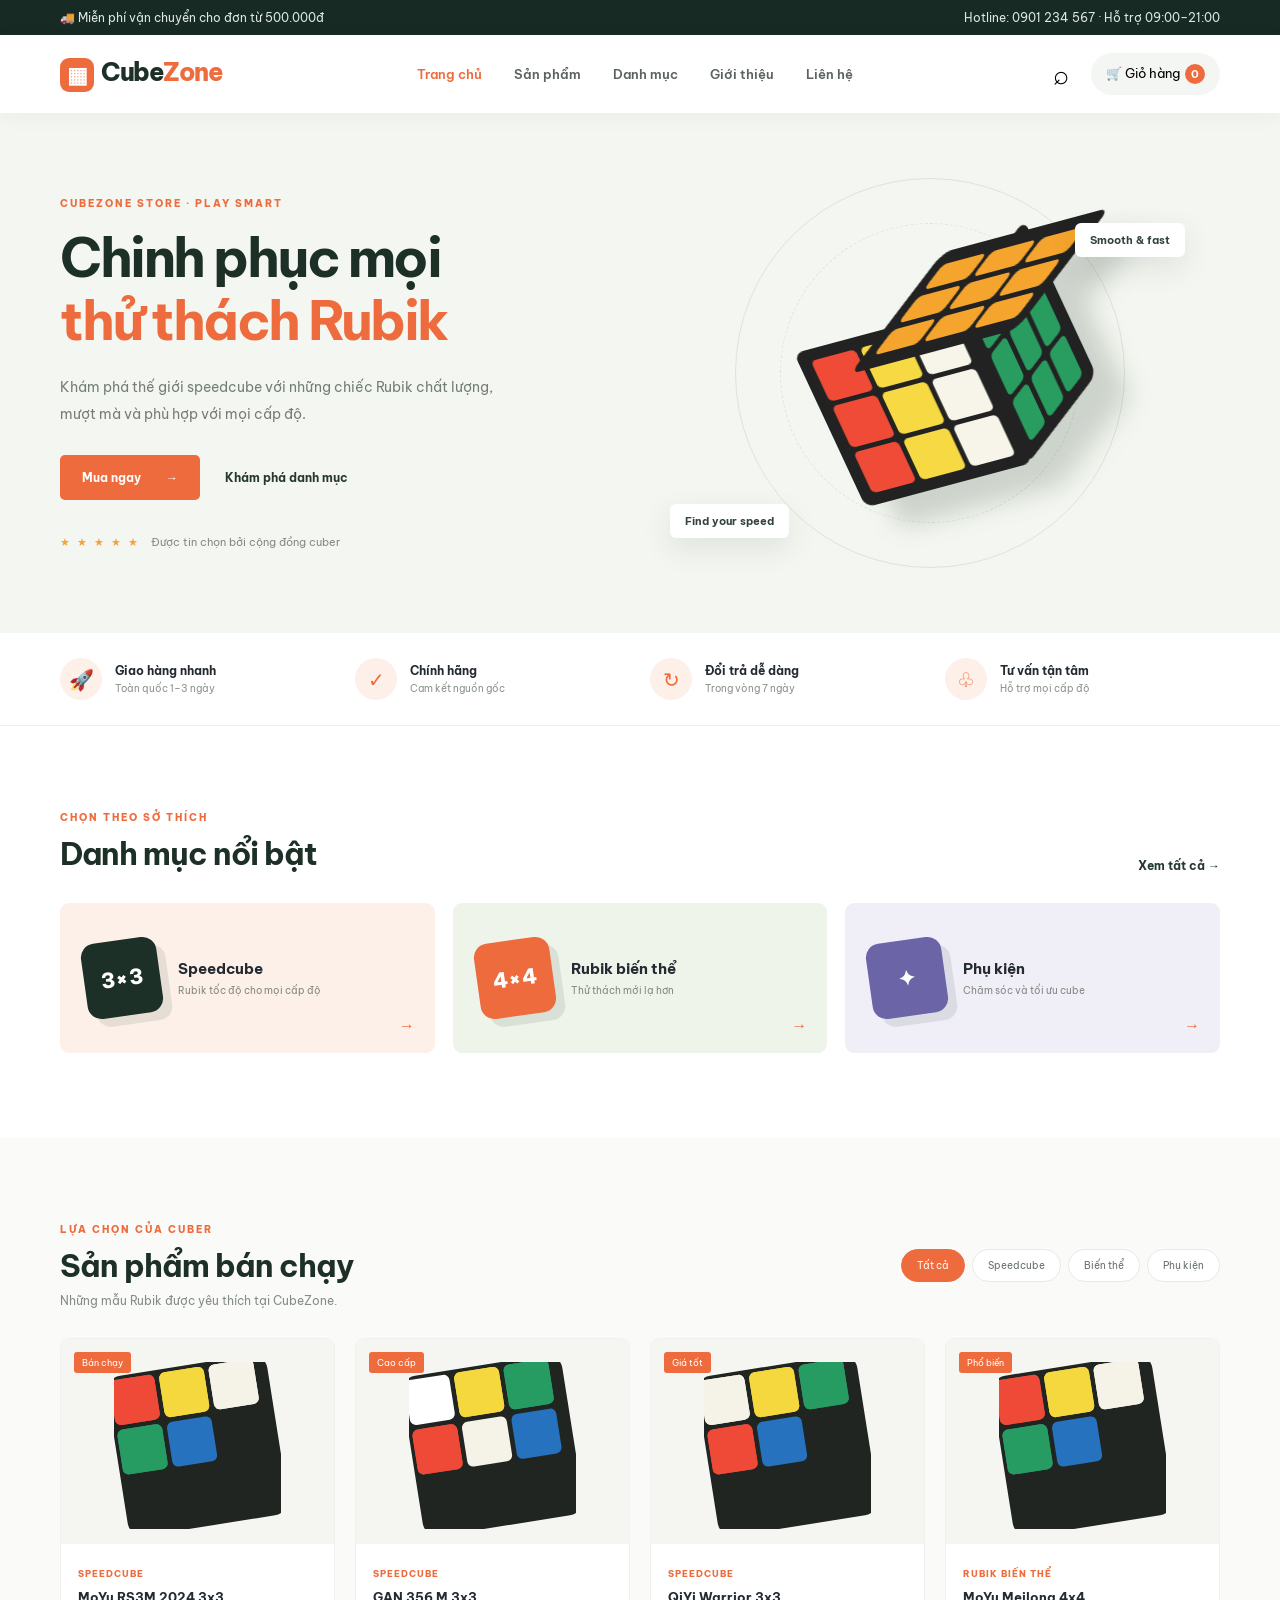
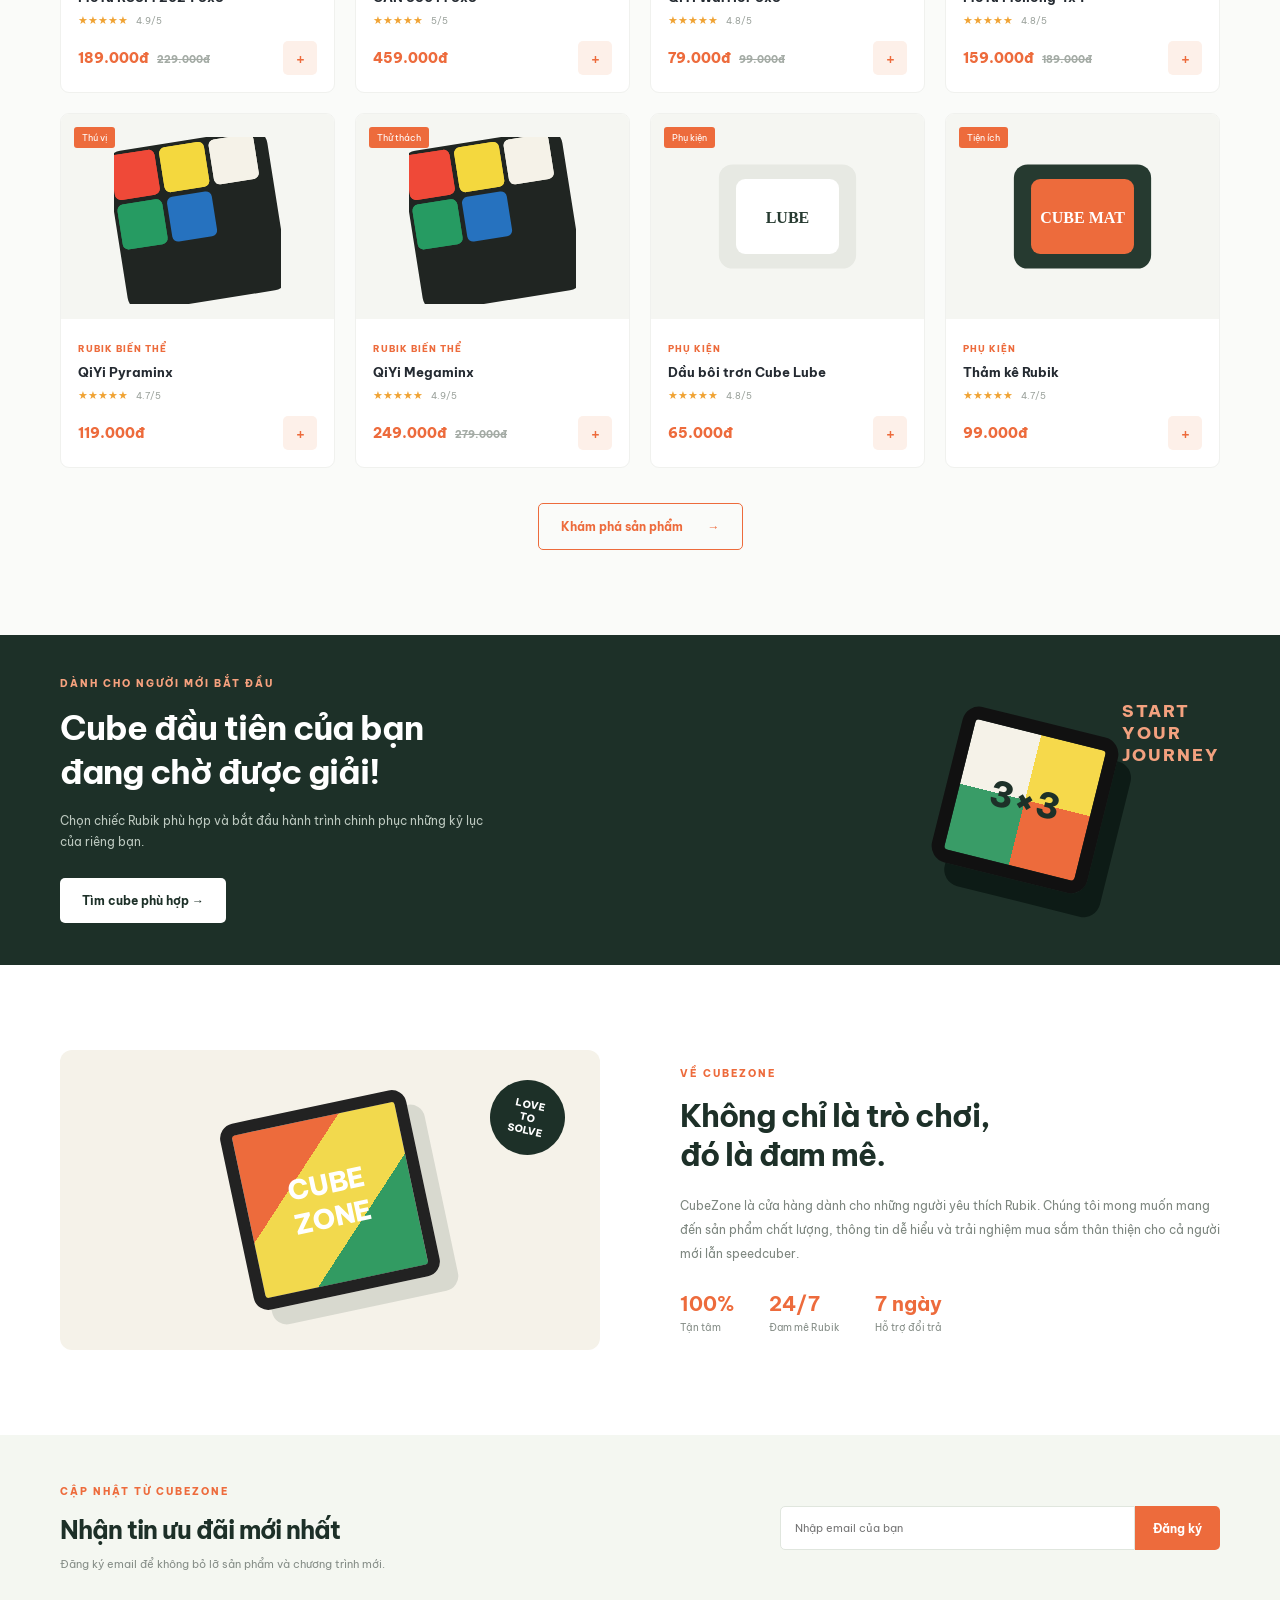
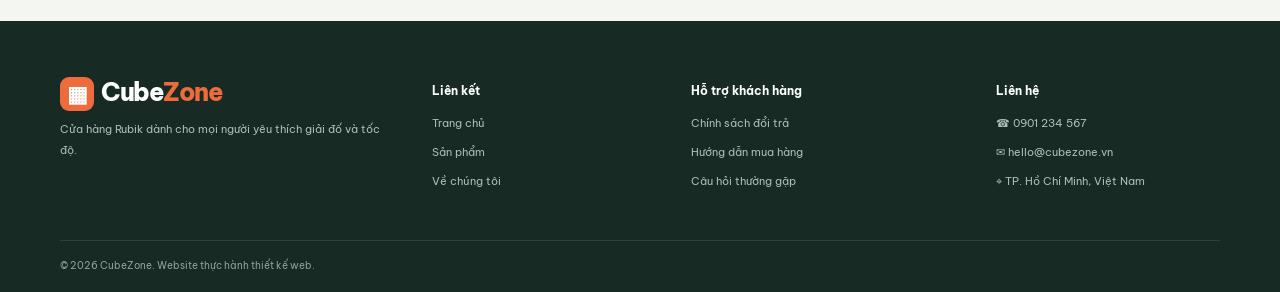
==== NguyenHoangNhat_6651071049_LAB1/index.html @ 3d710f1c "ver 1.0" ====
<!DOCTYPE html>
<html lang="vi">
<head>
  <meta charset="UTF-8">
  <meta name="viewport" content="width=device-width, initial-scale=1.0">
  <title>CubeZone - Thế giới Rubik</title>
  <meta name="description" content="Cửa hàng Rubik, speedcube và phụ kiện dành cho người yêu giải đố.">
  <link rel="stylesheet" href="css/style.css">
  <link rel="preconnect" href="https://fonts.googleapis.com">
  <link rel="preconnect" href="https://fonts.gstatic.com" crossorigin>
  <link href="https://fonts.googleapis.com/css2?family=Be+Vietnam+Pro:wght@400;500;600;700;800&display=swap" rel="stylesheet">
</head>
<body>
  <div class="topbar"><div class="container topbar-inner"><span>🚚 Miễn phí vận chuyển cho đơn từ 500.000đ</span><span>Hotline: 0901 234 567 · Hỗ trợ 09:00–21:00</span></div></div>
  <header class="header">
    <div class="container nav">
      <a class="logo" href="#"><span class="logo-cube">▦</span>Cube<span>Zone</span></a>
      <button class="menu-toggle" id="menuToggle" aria-label="Mở menu">☰</button>
      <nav id="mainNav"><a href="#home" class="active">Trang chủ</a><a href="#products">Sản phẩm</a><a href="#categories">Danh mục</a><a href="#about">Giới thiệu</a><a href="#contact">Liên hệ</a></nav>
      <div class="nav-actions"><button class="icon-btn" id="searchToggle" aria-label="Tìm kiếm">⌕</button><button class="cart-btn" id="cartOpen">🛒 <span>Giỏ hàng</span><b id="cartCount">0</b></button></div>
    </div>
    <div class="container search-panel" id="searchPanel"><input id="searchInput" type="search" placeholder="Tìm Rubik, phụ kiện..."><button id="searchBtn">Tìm kiếm</button></div>
  </header>

  <main>
    <section class="hero" id="home">
      <div class="container hero-grid">
        <div class="hero-copy"><p class="eyebrow">CUBEZONE STORE · PLAY SMART</p><h1>Chinh phục mọi<br><em>thử thách Rubik</em></h1><p class="hero-desc">Khám phá thế giới speedcube với những chiếc Rubik chất lượng, mượt mà và phù hợp với mọi cấp độ.</p><div class="hero-actions"><a class="btn primary" href="#products">Mua ngay <span>→</span></a><a class="text-link" href="#categories">Khám phá danh mục</a></div><div class="hero-note"><span>★ ★ ★ ★ ★</span> Được tin chọn bởi cộng đồng cuber</div></div>
        <div class="hero-art"><div class="orbit orbit-one"></div><div class="orbit orbit-two"></div><div class="hero-cube"><div class="cube-face front"><i></i><i></i><i></i><i></i><i></i><i></i><i></i><i></i><i></i></div><div class="cube-face side"><i></i><i></i><i></i><i></i><i></i><i></i><i></i><i></i><i></i></div><div class="cube-face top"><i></i><i></i><i></i><i></i><i></i><i></i><i></i><i></i><i></i></div></div><div class="floating-tag tag-top">Smooth & fast</div><div class="floating-tag tag-bottom">Find your speed</div></div>
      </div>
    </section>

    <section class="benefits"><div class="container benefit-grid"><div><span>🚀</span><p><b>Giao hàng nhanh</b><small>Toàn quốc 1–3 ngày</small></p></div><div><span>✓</span><p><b>Chính hãng</b><small>Cam kết nguồn gốc</small></p></div><div><span>↻</span><p><b>Đổi trả dễ dàng</b><small>Trong vòng 7 ngày</small></p></div><div><span>♧</span><p><b>Tư vấn tận tâm</b><small>Hỗ trợ mọi cấp độ</small></p></div></div></section>

    <section class="section container" id="categories"><div class="section-heading"><div><p class="eyebrow">CHỌN THEO SỞ THÍCH</p><h2>Danh mục nổi bật</h2></div><a class="text-link" href="#products">Xem tất cả →</a></div>
      <div class="category-grid">
        <a class="category-card cat-speed" href="#products" data-category="speed"><div class="cat-cube">3×3</div><div><h3>Speedcube</h3><p>Rubik tốc độ cho mọi cấp độ</p></div><b>→</b></a>
        <a class="category-card cat-special" href="#products" data-category="special"><div class="cat-cube">4×4</div><div><h3>Rubik biến thể</h3><p>Thử thách mới lạ hơn</p></div><b>→</b></a>
        <a class="category-card cat-accessory" href="#products" data-category="accessory"><div class="cat-cube">✦</div><div><h3>Phụ kiện</h3><p>Chăm sóc và tối ưu cube</p></div><b>→</b></a>
      </div>
    </section>

    <section class="section products-section" id="products"><div class="container"><div class="section-heading"><div><p class="eyebrow">LỰA CHỌN CỦA CUBER</p><h2>Sản phẩm bán chạy</h2><p class="section-sub">Những mẫu Rubik được yêu thích tại CubeZone.</p></div><div class="filter-tabs"><button class="filter active" data-filter="all">Tất cả</button><button class="filter" data-filter="speed">Speedcube</button><button class="filter" data-filter="special">Biến thể</button><button class="filter" data-filter="accessory">Phụ kiện</button></div></div>
      <div class="product-grid" id="productGrid"></div>
      <div class="center"><button class="btn outline" id="showAll">Khám phá sản phẩm <span>→</span></button></div>
    </div></section>

    <section class="promo"><div class="container promo-inner"><div><p class="eyebrow">DÀNH CHO NGƯỜI MỚI BẮT ĐẦU</p><h2>Cube đầu tiên của bạn<br>đang chờ được giải!</h2><p>Chọn chiếc Rubik phù hợp và bắt đầu hành trình chinh phục những kỷ lục của riêng bạn.</p><a class="btn light" href="#products">Tìm cube phù hợp →</a></div><div class="promo-shapes"><div class="promo-cube">3×3</div><span>START<br>YOUR<br>JOURNEY</span></div></div></section>

    <section class="section container" id="about"><div class="about-grid"><div class="about-visual"><div class="about-big-cube">CUBE<br>ZONE</div><span class="about-sticker">LOVE<br>TO<br>SOLVE</span></div><div><p class="eyebrow">VỀ CUBEZONE</p><h2>Không chỉ là trò chơi,<br>đó là đam mê.</h2><p class="about-text">CubeZone là cửa hàng dành cho những người yêu thích Rubik. Chúng tôi mong muốn mang đến sản phẩm chất lượng, thông tin dễ hiểu và trải nghiệm mua sắm thân thiện cho cả người mới lẫn speedcuber.</p><div class="stats"><div><b>100%</b><small>Tận tâm</small></div><div><b>24/7</b><small>Đam mê Rubik</small></div><div><b>7 ngày</b><small>Hỗ trợ đổi trả</small></div></div></div></div></section>

    <section class="newsletter"><div class="container newsletter-inner"><div><p class="eyebrow">CẬP NHẬT TỪ CUBEZONE</p><h2>Nhận tin ưu đãi mới nhất</h2><p>Đăng ký email để không bỏ lỡ sản phẩm và chương trình mới.</p></div><form id="newsletterForm"><input type="email" id="newsletterEmail" placeholder="Nhập email của bạn" required><button class="btn primary" type="submit">Đăng ký</button></form></div></section>
  </main>

  <footer id="contact"><div class="container footer-grid"><div><a class="logo footer-logo" href="#"><span class="logo-cube">▦</span>Cube<span>Zone</span></a><p>Cửa hàng Rubik dành cho mọi người yêu thích giải đố và tốc độ.</p></div><div><h4>Liên kết</h4><a href="#home">Trang chủ</a><a href="#products">Sản phẩm</a><a href="#about">Về chúng tôi</a></div><div><h4>Hỗ trợ khách hàng</h4><a href="#contact">Chính sách đổi trả</a><a href="#contact">Hướng dẫn mua hàng</a><a href="#contact">Câu hỏi thường gặp</a></div><div><h4>Liên hệ</h4><p>☎ 0901 234 567</p><p>✉ hello@cubezone.vn</p><p>⌖ TP. Hồ Chí Minh, Việt Nam</p></div></div><div class="container copyright">© 2026 CubeZone. Website thực hành thiết kế web.</div></footer>

  <div class="overlay" id="overlay"></div>
  <aside class="cart-drawer" id="cartDrawer"><div class="drawer-head"><h3>Giỏ hàng của bạn</h3><button id="cartClose" aria-label="Đóng">×</button></div><div id="cartItems" class="cart-items"><p class="empty-cart">Giỏ hàng đang trống.</p></div><div class="cart-bottom"><div><span>Tạm tính</span><b id="cartTotal">0đ</b></div><button class="btn primary checkout" id="checkoutBtn">Tiến hành đặt hàng</button><small>Phí vận chuyển sẽ được tính khi xác nhận đơn.</small></div></aside>
  <div class="modal" id="productModal"><button class="modal-close" id="modalClose">×</button><div id="modalContent"></div></div>
  <div class="toast" id="toast"></div>
  <script src="js/main.js"></script>
</body>
</html>
---- NguyenHoangNhat_6651071049_LAB1/css/style.css ----
*{box-sizing:border-box}html{scroll-behavior:smooth}body{margin:0;font-family:"Be Vietnam Pro",Arial,sans-serif;color:#242a31;background:#fff}a{text-decoration:none;color:inherit}button,input{font:inherit}.container{width:min(1160px,calc(100% - 40px));margin:auto}.topbar{background:#172a24;color:#dce8e0;font-size:12px}.topbar-inner{display:flex;justify-content:space-between;padding:10px 0}.header{background:#fff;position:sticky;top:0;z-index:20;box-shadow:0 4px 20px #14251c0b}.nav{height:78px;display:flex;align-items:center;justify-content:space-between}.logo{font-size:25px;font-weight:800;letter-spacing:-1.5px;color:#1d3028}.logo span:last-child{color:#ed6b3c}.logo-cube{display:inline-grid;place-items:center;width:34px;height:34px;margin-right:7px;background:#ed6b3c;color:white;border-radius:9px;font-size:22px;vertical-align:middle}nav{display:flex;gap:32px;font-size:13px;font-weight:600;color:#5b625f}nav a:hover,nav a.active{color:#ed6b3c}.nav-actions{display:flex;align-items:center;gap:16px}.icon-btn{border:0;background:none;font-size:27px;cursor:pointer}.cart-btn{border:0;background:#f4f6f3;padding:11px 15px;border-radius:30px;cursor:pointer;font-size:13px}.cart-btn b{display:inline-grid;place-items:center;background:#ed6b3c;color:#fff;border-radius:50%;width:20px;height:20px;margin-left:5px;font-size:11px}.menu-toggle{display:none}.search-panel{display:none;padding:0 0 15px}.search-panel.show{display:flex}.search-panel input{flex:1;border:1px solid #e3e8e3;padding:12px 15px;border-radius:8px}.search-panel button{border:0;background:#ed6b3c;color:#fff;padding:0 20px;border-radius:8px;margin-left:8px;cursor:pointer}.hero{background:#f4f7f1;overflow:hidden}.hero-grid{min-height:520px;display:grid;grid-template-columns:1fr 1fr;align-items:center}.hero-copy{padding:60px 0}.eyebrow{font-size:10px;letter-spacing:2px;font-weight:800;color:#ed6b3c;margin:0 0 16px}.hero h1{font-size:54px;line-height:1.17;letter-spacing:-2.5px;margin:0;color:#1d3028}.hero h1 em{font-style:normal;color:#ed6b3c}.hero-desc{color:#747e77;line-height:1.9;font-size:14px;max-width:470px;margin:22px 0 28px}.hero-actions{display:flex;align-items:center;gap:25px}.btn{display:inline-flex;align-items:center;gap:25px;border:0;border-radius:5px;padding:15px 22px;font-size:12px;font-weight:700;cursor:pointer;transition:.2s}.btn:hover{transform:translateY(-2px)}.primary{background:#ed6b3c;color:#fff}.primary:hover{background:#d9562b}.text-link{font-size:12px;font-weight:700;color:#26382f}.hero-note{margin-top:35px;font-size:11px;color:#818a83}.hero-note span{color:#f2a33a;letter-spacing:2px;margin-right:8px}.hero-art{height:430px;position:relative;display:grid;place-items:center}.orbit{position:absolute;border:1px solid #dbe5d8;border-radius:50%;width:390px;height:390px}.orbit-two{width:300px;height:300px;border-style:dashed}.hero-cube{width:230px;height:230px;position:relative;transform:rotate(-25deg) skewY(10deg);filter:drop-shadow(22px 30px 12px #243a2a30)}.cube-face{position:absolute;display:grid;grid-template-columns:repeat(3,1fr);grid-template-rows:repeat(3,1fr);gap:5px;padding:7px;background:#222;border:5px solid #222;border-radius:9px}.cube-face i{border-radius:5px;background:#f7f5e9}.front{width:170px;height:170px;left:0;top:60px;z-index:2}.front i:nth-child(3n+1){background:#f04b37}.front i:nth-child(3n+2){background:#f7d943}.front i:nth-child(3n){background:#f7f5e9}.side{width:100px;height:170px;left:165px;top:60px;transform:skewY(-35deg);transform-origin:left;z-index:1}.side i{background:#299c60}.top{width:170px;height:95px;left:42px;top:0;transform:skewX(-55deg);transform-origin:bottom;z-index:3}.top i{background:#f5a52d}.floating-tag{position:absolute;background:white;padding:10px 15px;border-radius:6px;box-shadow:0 10px 30px #1d30281a;font-size:11px;font-weight:700;color:#33443a}.tag-top{top:65px;right:35px}.tag-bottom{bottom:50px;left:30px}.benefits{border-bottom:1px solid #edf0ec}.benefit-grid{display:grid;grid-template-columns:repeat(4,1fr);padding:25px 0;gap:20px}.benefit-grid>div{display:flex;align-items:center;gap:13px}.benefit-grid>div>span{width:42px;height:42px;border-radius:50%;background:#fdf0e9;color:#ed6b3c;display:grid;place-items:center;font-size:20px}.benefit-grid p{margin:0;display:grid;gap:4px}.benefit-grid b{font-size:12px}.benefit-grid small{font-size:10px;color:#8b938d}.section{padding-top:85px;padding-bottom:85px}.section-heading{display:flex;justify-content:space-between;align-items:end;margin-bottom:30px}.section-heading h2,.about-grid h2,.newsletter h2{font-size:31px;letter-spacing:-1px;margin:0;color:#1d3028}.section-heading .eyebrow{margin-bottom:10px}.category-grid{display:grid;grid-template-columns:repeat(3,1fr);gap:18px}.category-card{min-height:150px;border-radius:9px;padding:24px;display:flex;align-items:center;gap:18px;position:relative;overflow:hidden}.cat-speed{background:#fdf0e8}.cat-special{background:#eef4e9}.cat-accessory{background:#f0eff8}.cat-cube{width:76px;height:76px;display:grid;place-items:center;background:#1d3028;color:#fff;border-radius:14px;font-weight:800;font-size:21px;transform:rotate(-8deg);box-shadow:8px 9px 0 #1d30281a}.cat-special .cat-cube{background:#ed6b3c}.cat-accessory .cat-cube{background:#6b65a7}.category-card h3{font-size:15px;margin:0 0 6px}.category-card p{font-size:10px;color:#818982;margin:0}.category-card>b{position:absolute;right:20px;bottom:18px;color:#ed6b3c}.products-section{background:#fafbf9}.products-section .section-heading{align-items:center}.section-sub{font-size:12px;color:#858d87;margin:8px 0 0}.filter-tabs{display:flex;gap:7px;flex-wrap:wrap}.filter{border:1px solid #e6eae5;background:#fff;color:#69716b;border-radius:30px;padding:9px 15px;font-size:10px;cursor:pointer}.filter.active,.filter:hover{background:#ed6b3c;border-color:#ed6b3c;color:#fff}.product-grid{display:grid;grid-template-columns:repeat(4,1fr);gap:20px}.product-card{background:#fff;border-radius:9px;overflow:hidden;transition:.25s;position:relative;border:1px solid #f0f1ee}.product-card:hover{transform:translateY(-5px);box-shadow:0 14px 35px #243a2a10}.product-image{height:205px;background:#f5f6f2;display:grid;place-items:center;position:relative;cursor:pointer}.product-image img{width:78%;height:78%;object-fit:contain}.tag{position:absolute;left:13px;top:13px;background:#ed6b3c;color:#fff;font-size:9px;padding:5px 8px;border-radius:3px}.product-info{padding:17px}.product-category{font-size:9px;color:#ed6b3c;font-weight:800;text-transform:uppercase;letter-spacing:1px}.product-info h3{font-size:13px;margin:8px 0}.rating{color:#f0a333;font-size:11px}.rating span{color:#9aa19b;font-size:9px;margin-left:5px}.product-bottom{display:flex;align-items:center;justify-content:space-between;margin-top:14px}.price{font-size:14px;font-weight:800;color:#ed6b3c}.old-price{font-size:10px;color:#a5aca6;text-decoration:line-through;margin-left:5px}.add-btn{border:0;background:#fdf0e9;color:#ed6b3c;border-radius:5px;width:34px;height:34px;font-size:18px;cursor:pointer}.add-btn:hover{background:#ed6b3c;color:white}.center{text-align:center;margin-top:35px}.outline{background:transparent;border:1px solid #ed6b3c;color:#ed6b3c}.promo{background:#1d3028;color:#fff;overflow:hidden}.promo-inner{min-height:330px;display:flex;align-items:center;justify-content:space-between}.promo .eyebrow{color:#f6a17e}.promo h2{font-size:34px;line-height:1.3;margin:0 0 15px;letter-spacing:-1px}.promo p:not(.eyebrow){font-size:12px;color:#bdc9c0;max-width:430px;line-height:1.8;margin-bottom:25px}.light{background:#fff;color:#1d3028}.promo-shapes{width:390px;height:260px;position:relative;display:grid;place-items:center}.promo-cube{width:160px;height:160px;background:conic-gradient(#f6d94b 0 25%,#ed6b3c 0 50%,#399c67 0 75%,#f5f2e8 0);border:13px solid #111;border-radius:17px;display:grid;place-items:center;font-weight:800;font-size:35px;transform:rotate(14deg);box-shadow:18px 20px 0 #0d1b16;color:#1d3028}.promo-shapes span{position:absolute;right:0;top:30px;font-weight:800;font-size:17px;line-height:1.3;color:#f3a17f;letter-spacing:2px}.about-grid{display:grid;grid-template-columns:1fr 1fr;gap:80px;align-items:center}.about-visual{height:300px;background:#f5f2e9;border-radius:12px;display:grid;place-items:center;position:relative}.about-big-cube{width:190px;height:190px;background:linear-gradient(135deg,#ed6b3c 0 33%,#f2d94d 33% 66%,#329b62 66%);border:12px solid #222;border-radius:15px;display:grid;place-items:center;color:#fff;font-size:27px;font-weight:800;text-align:center;transform:rotate(-12deg);box-shadow:15px 18px 0 #243a2a22}.about-sticker{position:absolute;right:35px;top:30px;background:#1d3028;color:#fff;border-radius:50%;width:75px;height:75px;display:grid;place-items:center;text-align:center;font-size:10px;font-weight:800;transform:rotate(12deg)}.about-text{font-size:12px;color:#7d867f;line-height:2;margin:20px 0 25px}.stats{display:flex;gap:35px}.stats div{display:grid;gap:5px}.stats b{font-size:20px;color:#ed6b3c}.stats small{font-size:10px;color:#858d87}.newsletter{background:#f4f7f1;padding:50px 0}.newsletter-inner{display:flex;justify-content:space-between;align-items:center}.newsletter h2{font-size:25px}.newsletter p:not(.eyebrow){font-size:11px;color:#858d87;margin-bottom:0}.newsletter form{display:flex;width:440px}.newsletter input{flex:1;min-width:0;border:1px solid #e0e6de;background:white;padding:14px;border-radius:5px 0 0 5px;font-size:11px}.newsletter form .btn{border-radius:0 5px 5px 0;padding:0 18px}footer{background:#172a24;color:#dce5de;padding:55px 0 20px}.footer-grid{display:grid;grid-template-columns:1.5fr 1fr 1.2fr 1fr;gap:35px}.footer-logo{color:#fff}.footer-grid p,.footer-grid a:not(.logo){display:block;color:#aebdb3;font-size:11px;line-height:1.9;margin:8px 0}.footer-grid h4{font-size:12px;color:#fff;margin:7px 0 15px}.copyright{border-top:1px solid #ffffff1c;margin-top:40px;padding-top:18px;color:#8fa196;font-size:10px}.overlay{position:fixed;inset:0;background:#10201880;z-index:40;opacity:0;visibility:hidden;transition:.25s}.overlay.show{opacity:1;visibility:visible}.cart-drawer{position:fixed;right:-430px;top:0;width:min(420px,100%);height:100vh;background:#fff;z-index:41;padding:25px;display:flex;flex-direction:column;transition:.3s}.cart-drawer.open{right:0}.drawer-head{display:flex;justify-content:space-between;align-items:center;border-bottom:1px solid #eee;padding-bottom:15px}.drawer-head h3{font-size:17px;margin:0}.drawer-head button,.modal-close{border:0;background:none;font-size:28px;cursor:pointer}.cart-items{flex:1;overflow:auto;padding:10px 0}.empty-cart{text-align:center;color:#999;font-size:12px;margin-top:60px}.cart-item{display:flex;gap:12px;padding:13px 0;border-bottom:1px solid #eee}.cart-item img{width:65px;height:65px;object-fit:contain;background:#f5f6f2;border-radius:5px}.cart-item-info{flex:1}.cart-item-info b{font-size:11px;display:block}.cart-item-info small{color:#ed6b3c;font-size:11px}.quantity{display:flex;gap:10px;align-items:center;margin-top:7px}.quantity button{width:22px;height:22px;border:1px solid #ddd;background:white;cursor:pointer}.remove{border:0;background:none;color:#999;cursor:pointer}.cart-bottom{border-top:1px solid #eee;padding-top:18px}.cart-bottom>div{display:flex;justify-content:space-between;font-size:13px;margin-bottom:15px}.cart-bottom>div b{color:#ed6b3c}.checkout{width:100%;justify-content:center}.cart-bottom small{display:block;text-align:center;color:#999;font-size:9px;margin-top:10px}.modal{position:fixed;z-index:50;top:50%;left:50%;transform:translate(-50%,-45%);width:min(650px,calc(100% - 30px));background:#fff;border-radius:12px;padding:30px;opacity:0;visibility:hidden;transition:.2s}.modal.show{opacity:1;visibility:visible;transform:translate(-50%,-50%)}.modal-close{position:absolute;right:15px;top:8px}.modal-product{display:grid;grid-template-columns:1fr 1fr;gap:25px;align-items:center}.modal-product img{width:100%;background:#f5f6f2;border-radius:8px}.modal-product h2{font-size:20px}.modal-product p{font-size:12px;line-height:1.8;color:#778078}.toast{position:fixed;bottom:25px;left:50%;transform:translate(-50%,20px);background:#1d3028;color:white;padding:12px 20px;border-radius:6px;font-size:11px;z-index:60;opacity:0;transition:.25s;pointer-events:none}.toast.show{opacity:1;transform:translate(-50%,0)}@media(max-width:900px){nav{gap:15px}.hero h1{font-size:44px}.product-grid{grid-template-columns:repeat(2,1fr)}.category-card{padding:16px}.about-grid{gap:35px}.footer-grid{grid-template-columns:repeat(2,1fr)}}@media(max-width:650px){.topbar-inner span:last-child{display:none}.nav{height:68px}.menu-toggle{display:block;border:0;background:none;font-size:22px;order:3}.nav nav{display:none;position:absolute;top:68px;left:0;right:0;background:#fff;padding:20px;box-shadow:0 12px 20px #0001;flex-direction:column}.nav nav.open{display:flex}.nav-actions{margin-left:auto;margin-right:12px}.cart-btn span{display:none}.hero-grid{grid-template-columns:1fr}.hero-copy{padding:55px 0 0}.hero h1{font-size:42px}.hero-art{height:350px}.orbit{width:300px;height:300px}.benefit-grid{grid-template-columns:repeat(2,1fr)}.section{padding:60px 0}.section-heading{align-items:flex-start;gap:20px;flex-direction:column}.category-grid{grid-template-columns:1fr}.category-card{min-height:120px}.filter-tabs{gap:5px}.filter{padding:8px 11px}.product-grid{gap:12px}.product-image{height:155px}.product-info{padding:12px}.product-info h3{font-size:11px}.price{font-size:12px}.promo-inner{padding:45px 0;display:block}.promo h2{font-size:29px}.promo-shapes{width:100%;height:220px}.about-grid{grid-template-columns:1fr}.about-visual{height:260px}.newsletter-inner{display:block}.newsletter form{width:100%;margin-top:22px}.footer-grid{grid-template-columns:1fr 1fr;gap:25px}.modal-product{grid-template-columns:1fr}.modal-product img{max-height:200px;object-fit:contain}.modal{max-height:90vh;overflow:auto}}
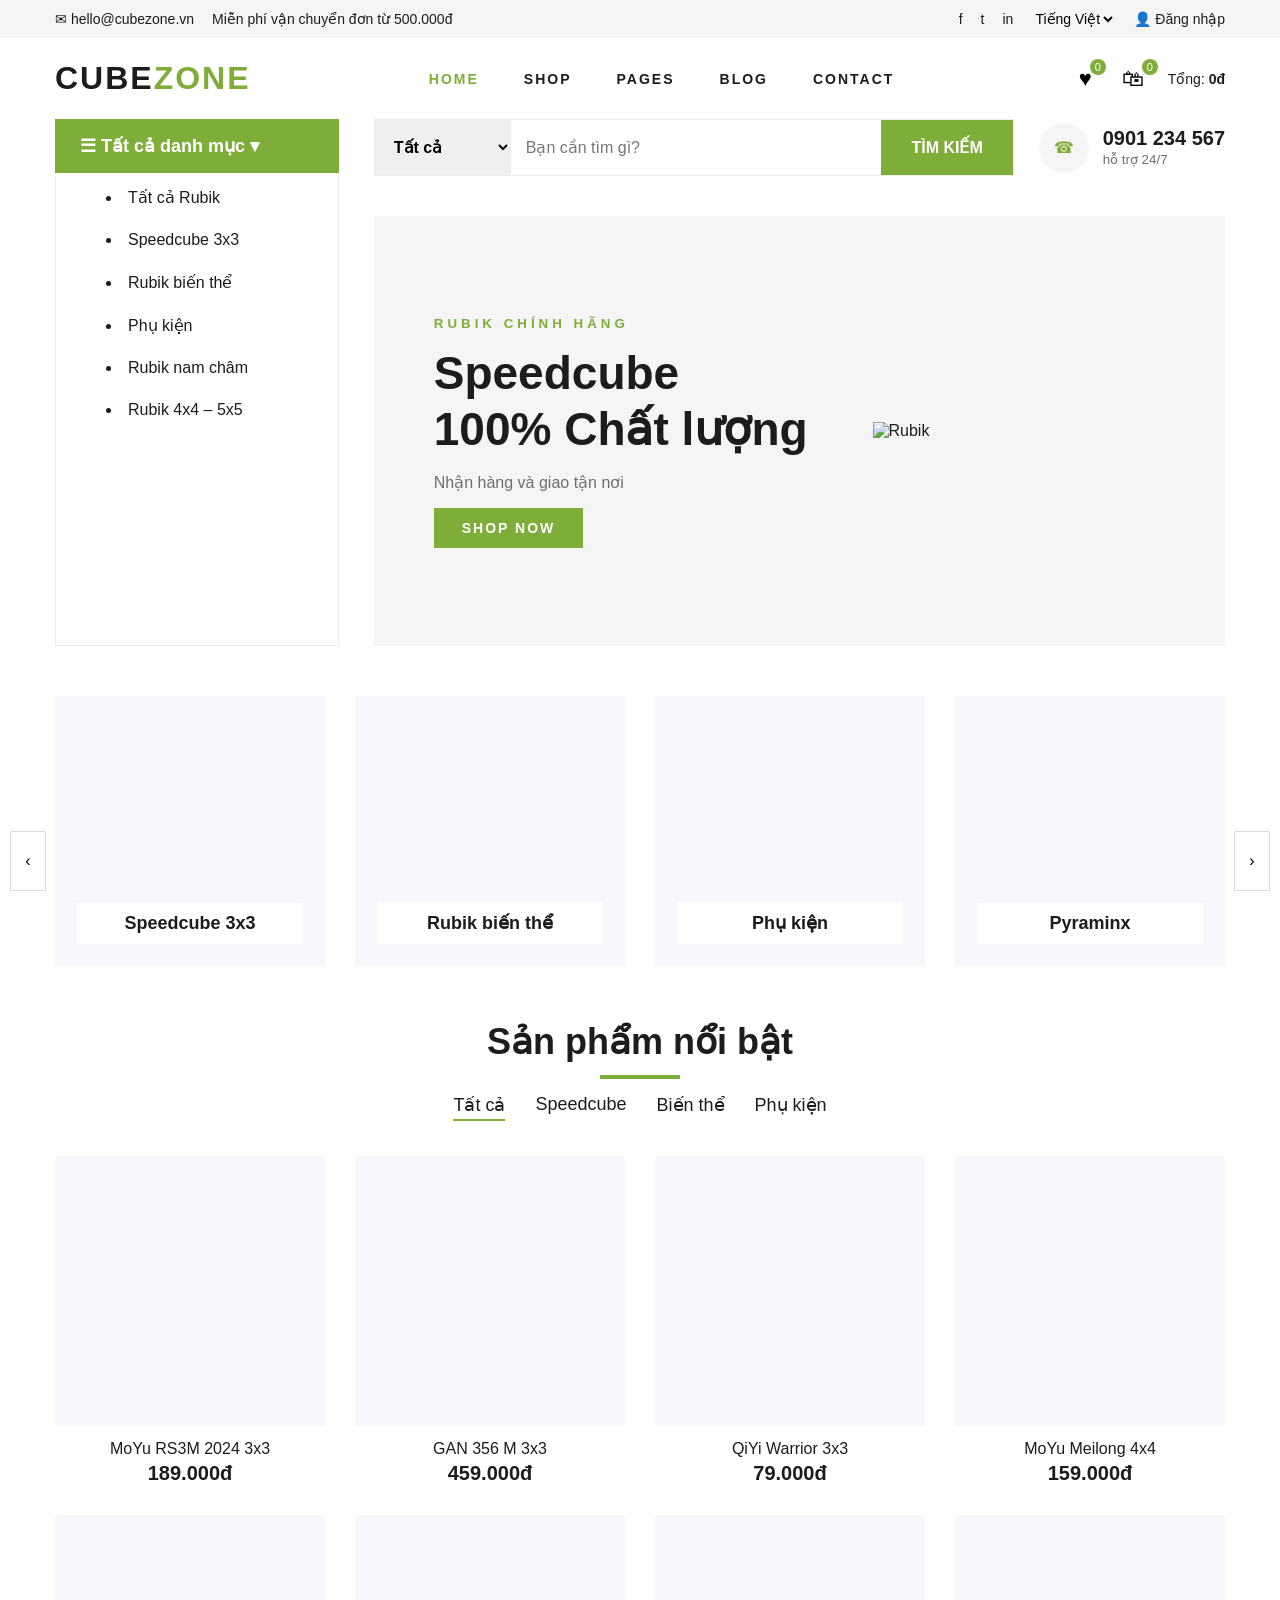
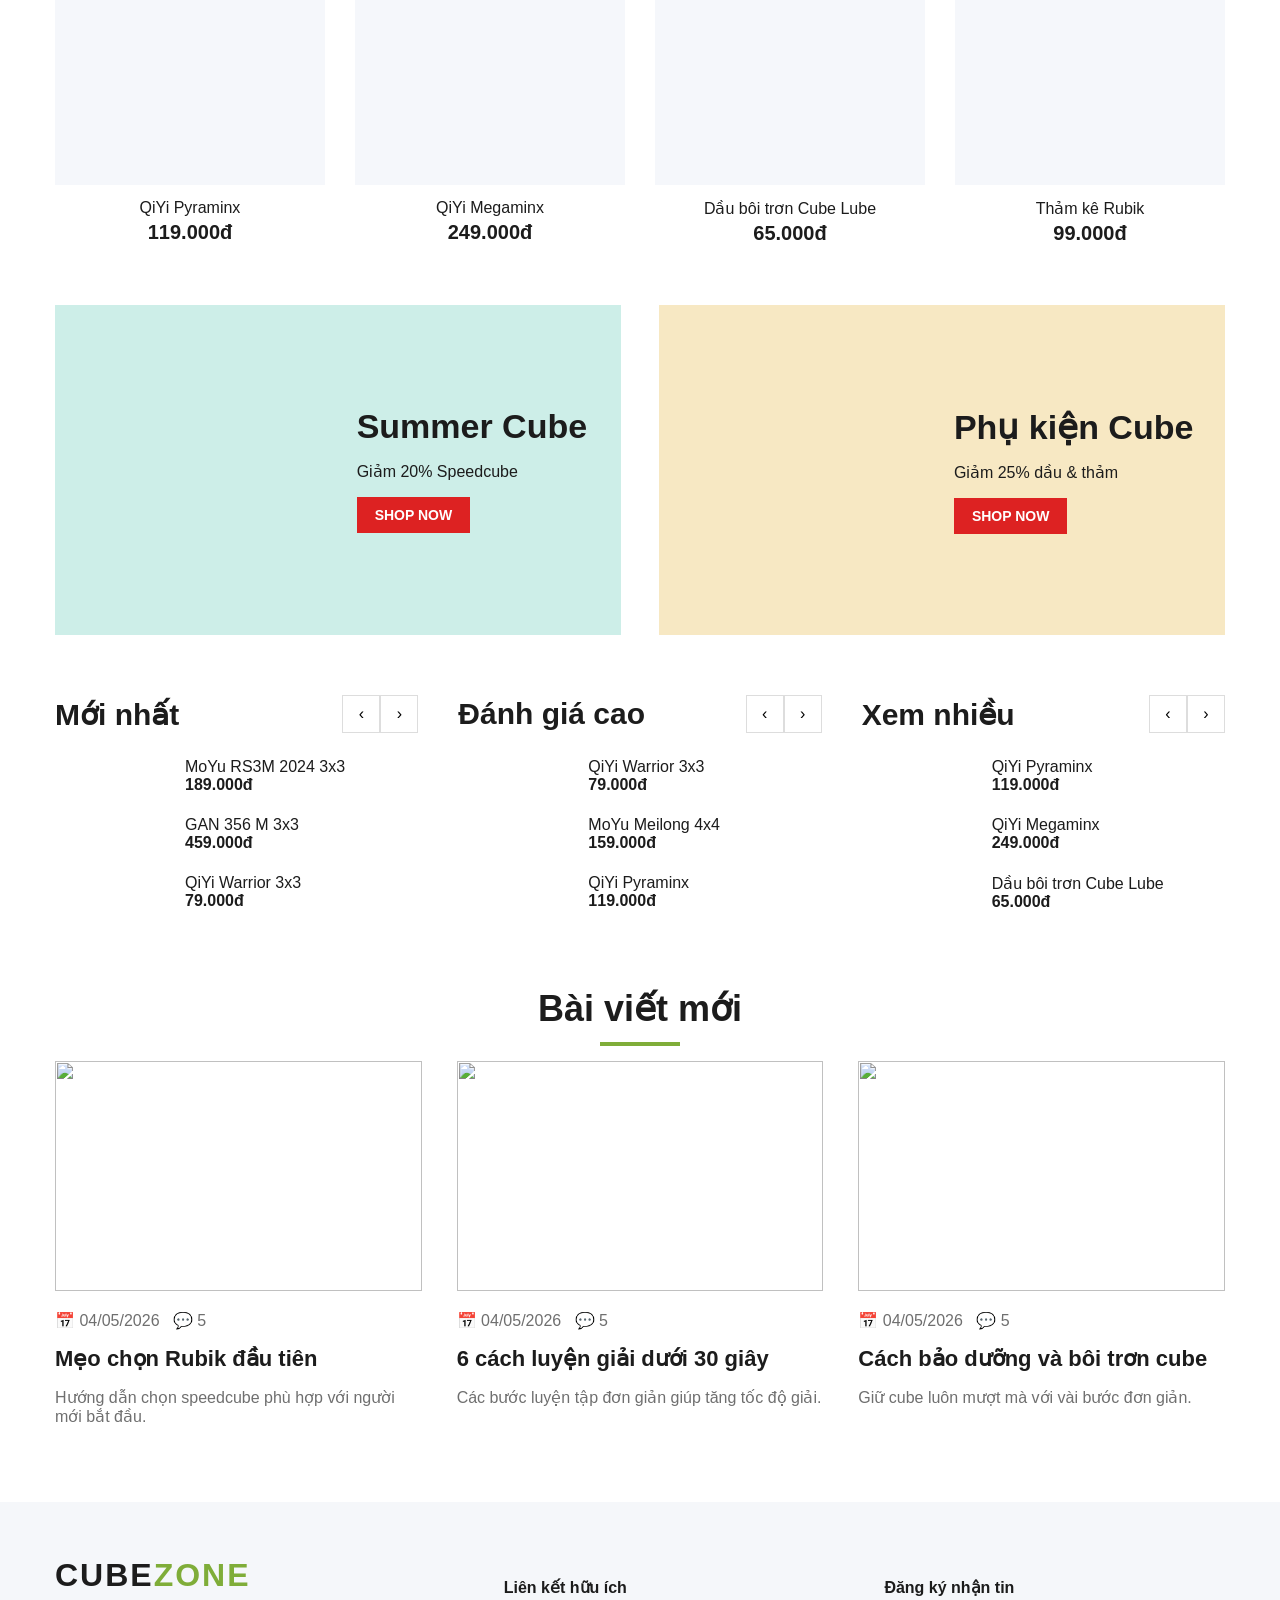
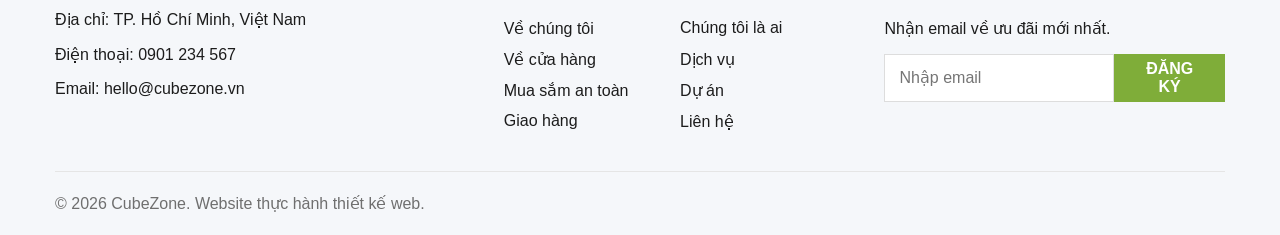
==== commit 11c9f084: "Ver 2" ====
--- a/NguyenHoangNhat_6651071049_LAB1/index.html
+++ b/NguyenHoangNhat_6651071049_LAB1/index.html
@@ -1,63 +1,20 @@
 <!DOCTYPE html>
-<html lang="vi">
-<head>
-  <meta charset="UTF-8">
-  <meta name="viewport" content="width=device-width, initial-scale=1.0">
-  <title>CubeZone - Thế giới Rubik</title>
-  <meta name="description" content="Cửa hàng Rubik, speedcube và phụ kiện dành cho người yêu giải đố.">
-  <link rel="stylesheet" href="css/style.css">
-  <link rel="preconnect" href="https://fonts.googleapis.com">
-  <link rel="preconnect" href="https://fonts.gstatic.com" crossorigin>
-  <link href="https://fonts.googleapis.com/css2?family=Be+Vietnam+Pro:wght@400;500;600;700;800&display=swap" rel="stylesheet">
-</head>
-<body>
-  <div class="topbar"><div class="container topbar-inner"><span>🚚 Miễn phí vận chuyển cho đơn từ 500.000đ</span><span>Hotline: 0901 234 567 · Hỗ trợ 09:00–21:00</span></div></div>
-  <header class="header">
-    <div class="container nav">
-      <a class="logo" href="#"><span class="logo-cube">▦</span>Cube<span>Zone</span></a>
-      <button class="menu-toggle" id="menuToggle" aria-label="Mở menu">☰</button>
-      <nav id="mainNav"><a href="#home" class="active">Trang chủ</a><a href="#products">Sản phẩm</a><a href="#categories">Danh mục</a><a href="#about">Giới thiệu</a><a href="#contact">Liên hệ</a></nav>
-      <div class="nav-actions"><button class="icon-btn" id="searchToggle" aria-label="Tìm kiếm">⌕</button><button class="cart-btn" id="cartOpen">🛒 <span>Giỏ hàng</span><b id="cartCount">0</b></button></div>
-    </div>
-    <div class="container search-panel" id="searchPanel"><input id="searchInput" type="search" placeholder="Tìm Rubik, phụ kiện..."><button id="searchBtn">Tìm kiếm</button></div>
-  </header>
-
-  <main>
-    <section class="hero" id="home">
-      <div class="container hero-grid">
-        <div class="hero-copy"><p class="eyebrow">CUBEZONE STORE · PLAY SMART</p><h1>Chinh phục mọi<br><em>thử thách Rubik</em></h1><p class="hero-desc">Khám phá thế giới speedcube với những chiếc Rubik chất lượng, mượt mà và phù hợp với mọi cấp độ.</p><div class="hero-actions"><a class="btn primary" href="#products">Mua ngay <span>→</span></a><a class="text-link" href="#categories">Khám phá danh mục</a></div><div class="hero-note"><span>★ ★ ★ ★ ★</span> Được tin chọn bởi cộng đồng cuber</div></div>
-        <div class="hero-art"><div class="orbit orbit-one"></div><div class="orbit orbit-two"></div><div class="hero-cube"><div class="cube-face front"><i></i><i></i><i></i><i></i><i></i><i></i><i></i><i></i><i></i></div><div class="cube-face side"><i></i><i></i><i></i><i></i><i></i><i></i><i></i><i></i><i></i></div><div class="cube-face top"><i></i><i></i><i></i><i></i><i></i><i></i><i></i><i></i><i></i></div></div><div class="floating-tag tag-top">Smooth & fast</div><div class="floating-tag tag-bottom">Find your speed</div></div>
-      </div>
-    </section>
-
-    <section class="benefits"><div class="container benefit-grid"><div><span>🚀</span><p><b>Giao hàng nhanh</b><small>Toàn quốc 1–3 ngày</small></p></div><div><span>✓</span><p><b>Chính hãng</b><small>Cam kết nguồn gốc</small></p></div><div><span>↻</span><p><b>Đổi trả dễ dàng</b><small>Trong vòng 7 ngày</small></p></div><div><span>♧</span><p><b>Tư vấn tận tâm</b><small>Hỗ trợ mọi cấp độ</small></p></div></div></section>
-
-    <section class="section container" id="categories"><div class="section-heading"><div><p class="eyebrow">CHỌN THEO SỞ THÍCH</p><h2>Danh mục nổi bật</h2></div><a class="text-link" href="#products">Xem tất cả →</a></div>
-      <div class="category-grid">
-        <a class="category-card cat-speed" href="#products" data-category="speed"><div class="cat-cube">3×3</div><div><h3>Speedcube</h3><p>Rubik tốc độ cho mọi cấp độ</p></div><b>→</b></a>
-        <a class="category-card cat-special" href="#products" data-category="special"><div class="cat-cube">4×4</div><div><h3>Rubik biến thể</h3><p>Thử thách mới lạ hơn</p></div><b>→</b></a>
-        <a class="category-card cat-accessory" href="#products" data-category="accessory"><div class="cat-cube">✦</div><div><h3>Phụ kiện</h3><p>Chăm sóc và tối ưu cube</p></div><b>→</b></a>
-      </div>
-    </section>
-
-    <section class="section products-section" id="products"><div class="container"><div class="section-heading"><div><p class="eyebrow">LỰA CHỌN CỦA CUBER</p><h2>Sản phẩm bán chạy</h2><p class="section-sub">Những mẫu Rubik được yêu thích tại CubeZone.</p></div><div class="filter-tabs"><button class="filter active" data-filter="all">Tất cả</button><button class="filter" data-filter="speed">Speedcube</button><button class="filter" data-filter="special">Biến thể</button><button class="filter" data-filter="accessory">Phụ kiện</button></div></div>
-      <div class="product-grid" id="productGrid"></div>
-      <div class="center"><button class="btn outline" id="showAll">Khám phá sản phẩm <span>→</span></button></div>
-    </div></section>
-
-    <section class="promo"><div class="container promo-inner"><div><p class="eyebrow">DÀNH CHO NGƯỜI MỚI BẮT ĐẦU</p><h2>Cube đầu tiên của bạn<br>đang chờ được giải!</h2><p>Chọn chiếc Rubik phù hợp và bắt đầu hành trình chinh phục những kỷ lục của riêng bạn.</p><a class="btn light" href="#products">Tìm cube phù hợp →</a></div><div class="promo-shapes"><div class="promo-cube">3×3</div><span>START<br>YOUR<br>JOURNEY</span></div></div></section>
-
-    <section class="section container" id="about"><div class="about-grid"><div class="about-visual"><div class="about-big-cube">CUBE<br>ZONE</div><span class="about-sticker">LOVE<br>TO<br>SOLVE</span></div><div><p class="eyebrow">VỀ CUBEZONE</p><h2>Không chỉ là trò chơi,<br>đó là đam mê.</h2><p class="about-text">CubeZone là cửa hàng dành cho những người yêu thích Rubik. Chúng tôi mong muốn mang đến sản phẩm chất lượng, thông tin dễ hiểu và trải nghiệm mua sắm thân thiện cho cả người mới lẫn speedcuber.</p><div class="stats"><div><b>100%</b><small>Tận tâm</small></div><div><b>24/7</b><small>Đam mê Rubik</small></div><div><b>7 ngày</b><small>Hỗ trợ đổi trả</small></div></div></div></div></section>
-
-    <section class="newsletter"><div class="container newsletter-inner"><div><p class="eyebrow">CẬP NHẬT TỪ CUBEZONE</p><h2>Nhận tin ưu đãi mới nhất</h2><p>Đăng ký email để không bỏ lỡ sản phẩm và chương trình mới.</p></div><form id="newsletterForm"><input type="email" id="newsletterEmail" placeholder="Nhập email của bạn" required><button class="btn primary" type="submit">Đăng ký</button></form></div></section>
-  </main>
-
-  <footer id="contact"><div class="container footer-grid"><div><a class="logo footer-logo" href="#"><span class="logo-cube">▦</span>Cube<span>Zone</span></a><p>Cửa hàng Rubik dành cho mọi người yêu thích giải đố và tốc độ.</p></div><div><h4>Liên kết</h4><a href="#home">Trang chủ</a><a href="#products">Sản phẩm</a><a href="#about">Về chúng tôi</a></div><div><h4>Hỗ trợ khách hàng</h4><a href="#contact">Chính sách đổi trả</a><a href="#contact">Hướng dẫn mua hàng</a><a href="#contact">Câu hỏi thường gặp</a></div><div><h4>Liên hệ</h4><p>☎ 0901 234 567</p><p>✉ hello@cubezone.vn</p><p>⌖ TP. Hồ Chí Minh, Việt Nam</p></div></div><div class="container copyright">© 2026 CubeZone. Website thực hành thiết kế web.</div></footer>
-
-  <div class="overlay" id="overlay"></div>
-  <aside class="cart-drawer" id="cartDrawer"><div class="drawer-head"><h3>Giỏ hàng của bạn</h3><button id="cartClose" aria-label="Đóng">×</button></div><div id="cartItems" class="cart-items"><p class="empty-cart">Giỏ hàng đang trống.</p></div><div class="cart-bottom"><div><span>Tạm tính</span><b id="cartTotal">0đ</b></div><button class="btn primary checkout" id="checkoutBtn">Tiến hành đặt hàng</button><small>Phí vận chuyển sẽ được tính khi xác nhận đơn.</small></div></aside>
-  <div class="modal" id="productModal"><button class="modal-close" id="modalClose">×</button><div id="modalContent"></div></div>
-  <div class="toast" id="toast"></div>
-  <script src="js/main.js"></script>
-</body>
-</html>+<html lang="vi"><head><meta charset="UTF-8"><meta name="viewport" content="width=device-width,initial-scale=1">
+<title>CubeZone - Cửa hàng Rubik</title><link rel="stylesheet" href="Styles/style.css"></head><body>
+<div class="topbar"><div class="container tb"><div><span>✉ hello@cubezone.vn</span><span>Miễn phí vận chuyển đơn từ 500.000đ</span></div>
+<div><span>f</span><span>t</span><span>in</span><select aria-label="Ngôn ngữ"><option>Tiếng Việt</option><option>English</option></select><a href="#" id="login">👤 Đăng nhập</a></div></div></div>
+<header class="container hd"><a class="logo" href="#home">CUBE<b>ZONE</b></a>
+<nav><a class="active" href="#home">HOME</a><a href="#featured">SHOP</a><a href="#latest">PAGES</a><a href="#blog">BLOG</a><a href="#contact">CONTACT</a></nav>
+<div class="hicons"><button id="wishBtn">♥<i id="wishCount">0</i></button><button id="cartOpen">🛍<i id="cartCount">0</i></button><span>Tổng: <b id="cartTotal">0đ</b></span></div></header>
+<section class="container top"><div class="dep"><button id="depBtn">☰ Tất cả danh mục ▾</button><ul id="depList"><li data-f="all">Tất cả Rubik</li><li data-f="speed">Speedcube 3x3</li><li data-f="special">Rubik biến thể</li><li data-f="accessory">Phụ kiện</li><li data-f="speed">Rubik nam châm</li><li data-f="special">Rubik 4x4 – 5x5</li></ul></div>
+<div class="sr"><form id="searchForm"><select id="searchCat"><option value="all">Tất cả</option><option value="speed">Speedcube</option><option value="special">Biến thể</option><option value="accessory">Phụ kiện</option></select><input id="searchInput" placeholder="Bạn cần tìm gì?"><button>TÌM KIẾM</button></form>
+<div class="phone"><span>☎</span><p><b>0901 234 567</b><small>hỗ trợ 24/7</small></p></div></div></section>
+<section class="container hero" id="home"><aside id="depSide"></aside><div class="banner"><div><small>RUBIK CHÍNH HÃNG</small><h1>Speedcube<br>100% Chất lượng</h1><p>Nhận hàng và giao tận nơi</p><a class="btn" href="#featured">SHOP NOW</a></div><img src="Images/hero.svg" alt="Rubik"></div></section>
+<section class="container cats"><button class="arr l" data-car="cat">‹</button><div id="catRow"></div><button class="arr r" data-car="cat">›</button></section>
+<section class="container" id="featured"><h2 class="st">Sản phẩm nổi bật</h2><ul class="tabs"><li class="on" data-f="all">Tất cả</li><li data-f="speed">Speedcube</li><li data-f="special">Biến thể</li><li data-f="accessory">Phụ kiện</li></ul><div class="grid" id="productGrid"></div></section>
+<section class="container two"><div class="bn b1"><img src="Images/banner1.svg" alt=""><div><h3>Summer Cube</h3><p>Giảm 20% Speedcube</p><a class="btn red" href="#featured">SHOP NOW</a></div></div><div class="bn b2"><img src="Images/banner2.svg" alt=""><div><h3>Phụ kiện Cube</h3><p>Giảm 25% dầu & thảm</p><a class="btn red" href="#featured">SHOP NOW</a></div></div></section>
+<section class="container three" id="latest"><div><div class="sh"><h3>Mới nhất</h3><span><button data-sl="0">‹</button><button data-sl="0">›</button></span></div><div class="ls" id="ls0"></div></div><div><div class="sh"><h3>Đánh giá cao</h3><span><button data-sl="1">‹</button><button data-sl="1">›</button></span></div><div class="ls" id="ls1"></div></div><div><div class="sh"><h3>Xem nhiều</h3><span><button data-sl="2">‹</button><button data-sl="2">›</button></span></div><div class="ls" id="ls2"></div></div></section>
+<section class="container" id="blog"><h2 class="st">Bài viết mới</h2><div class="blog"><article><img src="Images/blog1.svg" alt=""><p class="meta">📅 04/05/2026 &nbsp; 💬 5</p><h4>Mẹo chọn Rubik đầu tiên</h4><p>Hướng dẫn chọn speedcube phù hợp với người mới bắt đầu.</p></article><article><img src="Images/blog2.svg" alt=""><p class="meta">📅 04/05/2026 &nbsp; 💬 5</p><h4>6 cách luyện giải dưới 30 giây</h4><p>Các bước luyện tập đơn giản giúp tăng tốc độ giải.</p></article><article><img src="Images/blog3.svg" alt=""><p class="meta">📅 04/05/2026 &nbsp; 💬 5</p><h4>Cách bảo dưỡng và bôi trơn cube</h4><p>Giữ cube luôn mượt mà với vài bước đơn giản.</p></article></div></section>
+<footer id="contact"><div class="container fg"><div><a class="logo" href="#home">CUBE<b>ZONE</b></a><p>Địa chỉ: TP. Hồ Chí Minh, Việt Nam</p><p>Điện thoại: 0901 234 567</p><p>Email: hello@cubezone.vn</p></div><div><h4>Liên kết hữu ích</h4><div class="ul"><a href="#">Về chúng tôi</a><a href="#">Chúng tôi là ai</a><a href="#">Về cửa hàng</a><a href="#">Dịch vụ</a><a href="#">Mua sắm an toàn</a><a href="#">Dự án</a><a href="#">Giao hàng</a><a href="#">Liên hệ</a></div></div><div><h4>Đăng ký nhận tin</h4><p>Nhận email về ưu đãi mới nhất.</p><form id="newsletterForm"><input type="email" placeholder="Nhập email" required><button>ĐĂNG KÝ</button></form></div></div><div class="container cp">© 2026 CubeZone. Website thực hành thiết kế web.</div></footer>
+<div class="ov" id="ov"></div><aside class="drawer" id="drawer"><div class="dh"><h3>Giỏ hàng</h3><button id="cartClose">×</button></div><div id="cartItems"></div><div class="db"><p>Tạm tính <b id="cartTotal2">0đ</b></p><button class="btn" id="checkoutBtn">ĐẶT HÀNG</button></div></aside><div class="toast" id="toast"></div>
+<script src="Scripts/main.js"></script></body></html>
--- a/NguyenHoangNhat_6651071049_LAB1/Styles/style.css
+++ b/NguyenHoangNhat_6651071049_LAB1/Styles/style.css
@@ -0,0 +1,17 @@
+*{box-sizing:border-box}body{margin:0;font-family:"Cairo",Arial,sans-serif;color:#1c1c1c}a{color:inherit;text-decoration:none}button,input,select{font:inherit}ul{list-style:none;margin:0;padding:0}.container{width:min(1170px,calc(100% - 30px));margin:auto}
+.topbar{background:#f5f5f5;font-size:14px}.tb,.tb>div{display:flex;align-items:center;gap:18px}.tb{justify-content:space-between;padding:10px 0}.topbar select{border:0;background:none}
+.hd{display:flex;align-items:center;justify-content:space-between;padding:22px 0}.logo{font-size:32px;font-weight:800;letter-spacing:2px}.logo b{color:#7fad39}nav{display:flex;gap:45px;font-weight:700;letter-spacing:2px;font-size:14px}nav a.active,nav a:hover{color:#7fad39}
+.hicons{display:flex;align-items:center;gap:18px;font-size:14px}.hicons button{position:relative;background:none;border:0;font-size:22px;cursor:pointer}.hicons i{position:absolute;top:-6px;right:-8px;background:#7fad39;color:#fff;font:11px/16px Arial;width:16px;border-radius:50%;text-align:center}
+.top{display:grid;grid-template-columns:1fr 3fr;gap:35px}.dep>button{width:100%;background:#7fad39;color:#fff;border:0;font-weight:700;font-size:18px;padding:16px 25px;text-align:left;cursor:pointer}.dep ul{display:none}.sr{display:flex;align-items:center;justify-content:space-between}#searchForm{display:flex;flex:1;border:1px solid #ebebeb;max-width:640px}#searchForm select{border:0;padding:0 15px;font-weight:700}#searchForm input{flex:1;border:0;padding:0 15px}#searchForm button{background:#7fad39;color:#fff;border:0;padding:18px 30px;font-weight:700;cursor:pointer}
+.phone{display:flex;gap:14px;align-items:center}.phone>span{width:50px;height:50px;border-radius:50%;background:#f5f5f5;color:#7fad39;display:grid;place-items:center}.phone p{margin:0}.phone b{display:block;font-size:20px}.phone small{color:#6f6f6f}
+.hero{display:grid;grid-template-columns:1fr 3fr;gap:35px}#depSide{border:1px solid #ebebeb;border-top:0}#depSide li{padding:12px 50px;cursor:pointer}#depSide li:hover{color:#7fad39}.banner{background:#f5f5f5;margin-top:40px;display:flex;align-items:center;justify-content:space-between;padding:50px 60px;min-height:430px}.banner small{color:#7fad39;font-weight:700;letter-spacing:4px}.banner h1{font-size:46px;line-height:1.2;margin:14px 0}.banner p{color:#6f6f6f}.banner img{width:360px;max-width:40%}
+.btn{display:inline-block;background:#7fad39;color:#fff;border:0;padding:12px 28px;font-weight:700;letter-spacing:2px;font-size:14px;cursor:pointer}.btn.red{background:#dd2222;letter-spacing:0;padding:10px 18px}
+.cats{position:relative;margin:50px auto}#catRow{display:grid;grid-template-columns:repeat(4,1fr);gap:30px}.cat{height:270px;background:#f5f7fb center/55% no-repeat;position:relative;cursor:pointer}.cat h5{position:absolute;bottom:22px;left:0;right:0;margin:0 22px;background:#fff;text-align:center;padding:10px;font-size:18px}.arr{position:absolute;top:50%;width:36px;height:60px;border:1px solid #ddd;background:#fff;cursor:pointer;z-index:2}.arr.l{left:-45px}.arr.r{right:-45px}
+.st{text-align:center;font-size:36px;margin:55px 0 15px}.st:after{content:"";display:block;width:80px;height:4px;background:#7fad39;margin:12px auto 0}.tabs{display:flex;justify-content:center;gap:30px;margin-bottom:35px}.tabs li{cursor:pointer;font-size:18px;padding-bottom:3px}.tabs li.on{border-bottom:2px solid #7fad39}
+.grid{display:grid;grid-template-columns:repeat(4,1fr);gap:30px}.pc{text-align:center}.pi{aspect-ratio:1;background:#f5f7fb center/70% no-repeat;position:relative;overflow:hidden}.pi ul{position:absolute;left:0;right:0;bottom:-50px;display:flex;justify-content:center;gap:8px;transition:.3s}.pc:hover .pi ul{bottom:20px}.pi li button{width:44px;height:44px;border-radius:50%;border:1px solid #ebebeb;background:#fff;cursor:pointer}.pi li button:hover{background:#7fad39;color:#fff}.pc h6{font-weight:400;font-size:16px;margin:14px 0 4px}.pc b{font-size:20px}
+.two{display:grid;grid-template-columns:1fr 1fr;gap:38px;margin-top:60px}.bn{display:flex;align-items:center;justify-content:space-around;height:330px}.bn img{width:200px}.b1{background:#cdeee8}.b2{background:#f7e8c3}.bn h3{font-size:34px;margin:0}
+.three{display:grid;grid-template-columns:repeat(3,1fr);gap:40px;margin-top:60px}.sh{display:flex;justify-content:space-between;align-items:center;margin-bottom:25px}.sh h3{font-size:30px;margin:0}.sh button{width:38px;height:38px;border:1px solid #ddd;background:#fff;cursor:pointer}.li{display:flex;gap:20px;align-items:center;margin-bottom:22px}.li img{width:110px;background:#f5f7fb}.li b{display:block}
+.blog{display:grid;grid-template-columns:repeat(3,1fr);gap:35px}.blog img{width:100%;height:230px;object-fit:cover}.meta{color:#b2b2b2}.blog h4{font-size:22px;margin:0 0 8px}.blog p{color:#6f6f6f}
+footer{background:#f5f7fa;margin-top:60px;padding-top:55px}.fg{display:grid;grid-template-columns:1.2fr 1fr 1fr;gap:40px}.ul{display:grid;grid-template-columns:1fr 1fr;gap:12px}.fg form{display:flex}.fg input{flex:1;padding:14px;border:1px solid #ddd}.fg form button{background:#7fad39;color:#fff;border:0;padding:0 22px;font-weight:700}.cp{border-top:1px solid #e5e5e5;margin-top:40px;padding:22px 0;color:#6f6f6f}
+.ov{position:fixed;inset:0;background:#0007;opacity:0;visibility:hidden;z-index:40}.ov.show{opacity:1;visibility:visible}.drawer{position:fixed;right:-420px;top:0;width:min(400px,100%);height:100%;background:#fff;z-index:41;padding:22px;transition:.3s;display:flex;flex-direction:column}.drawer.open{right:0}.dh{display:flex;justify-content:space-between}.dh button{border:0;background:none;font-size:28px}#cartItems{flex:1;overflow:auto}.ci{display:flex;gap:10px;align-items:center;padding:10px 0;border-bottom:1px solid #eee}.ci img{width:60px}.ci div{flex:1}.ci button{width:24px;height:24px}.db p{display:flex;justify-content:space-between}.db .btn{width:100%}.toast{position:fixed;bottom:25px;left:50%;transform:translateX(-50%);background:#222;color:#fff;padding:12px 20px;opacity:0;transition:.3s;z-index:60;pointer-events:none}.toast.show{opacity:1}
+@media(max-width:900px){nav{gap:18px}.top,.hero{grid-template-columns:1fr}#depSide{display:none!important}.grid,#catRow{grid-template-columns:repeat(2,1fr)}.three,.blog,.two,.fg{grid-template-columns:1fr}.sr{flex-direction:column;gap:15px;align-items:stretch}.phone{display:none}.banner{padding:30px}.arr{display:none}.hd{flex-wrap:wrap;gap:12px}}
